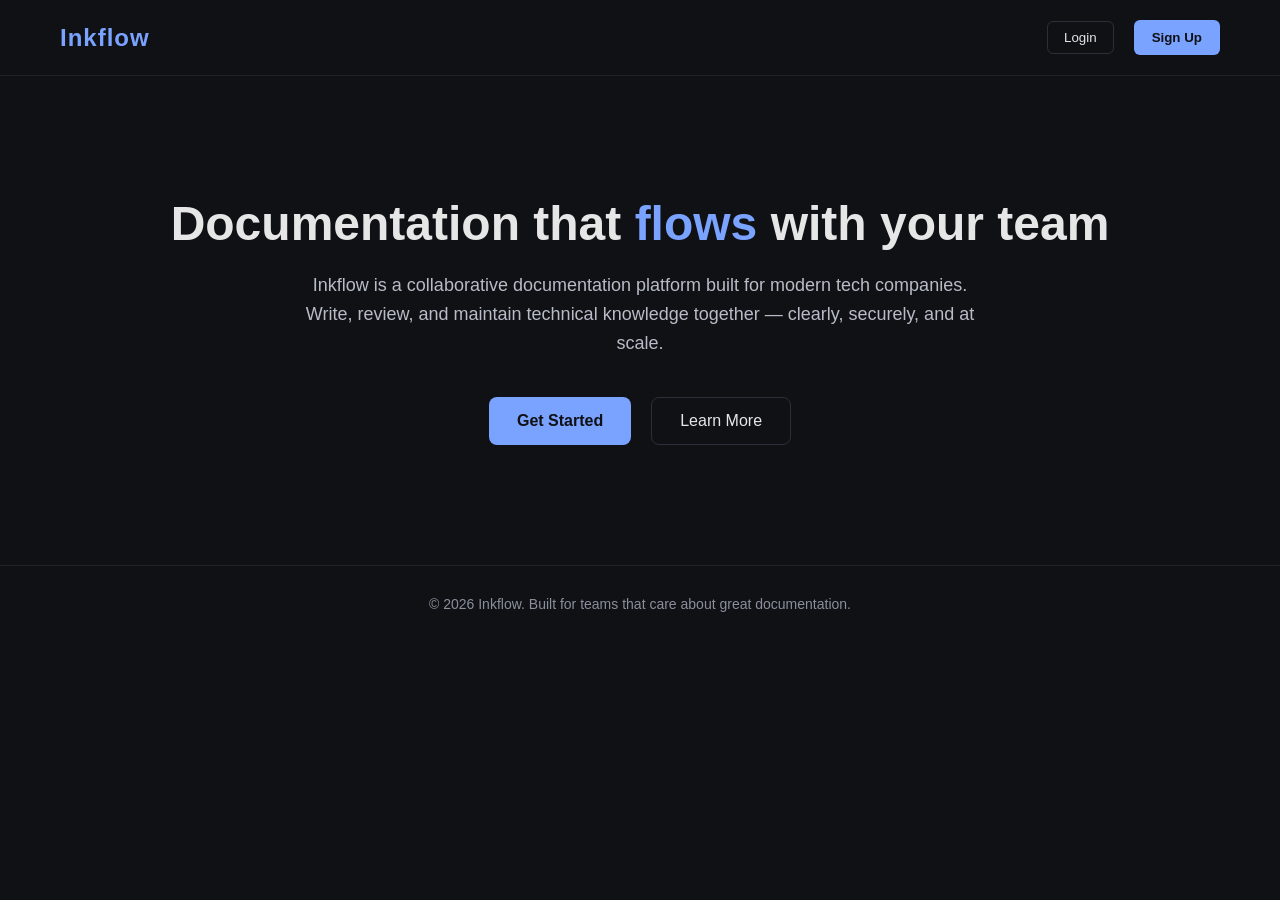
==== index.html @ 31b29033 "created index.html" ====
<!DOCTYPE html>
<html lang="en">
<head>
    <meta charset="UTF-8" />
    <meta name="viewport" content="width=device-width, initial-scale=1.0" />
    <title>Inkflow — Documentation Collaboration</title>

    <style>
        
        * {
            margin: 0;
            padding: 0;
            box-sizing: border-box;
            font-family: "Segoe UI", Tahoma, Geneva, Verdana, sans-serif;
        }

        body {
            background-color: #0f1115;
            color: #e6e6e6;
            min-height: 100vh;
        }

        
        .navbar {
            display: flex;
            justify-content: space-between;
            align-items: center;
            padding: 20px 60px;
            border-bottom: 1px solid #1f2228;
        }

        .logo {
            font-size: 24px;
            font-weight: 700;
            color: #7aa2ff;
            letter-spacing: 1px;
        }

        .nav-actions {
            display: flex;
            gap: 20px;
            align-items: center;
        }

        .login-btn {
            padding: 8px 16px;
            border: 1px solid #2a2f3a;
            border-radius: 6px;
            background: transparent;
            color: #e6e6e6;
            cursor: pointer;
            transition: background 0.2s;
        }

        .login-btn:hover {
            background: #1a1d24;
        }

        
        .signup-wrapper {
            position: relative;
        }

        .signup-btn {
            padding: 10px 18px;
            border-radius: 6px;
            background: #7aa2ff;
            color: #0f1115;
            border: none;
            font-weight: 600;
            cursor: pointer;
        }

        .dropdown {
            position: absolute;
            top: 110%;
            right: 0;
            background: #151820;
            border: 1px solid #252a35;
            border-radius: 8px;
            width: 200px;
            display: none;
            flex-direction: column;
            overflow: hidden;
            z-index: 10;
        }

        .dropdown a {
            padding: 12px 16px;
            text-decoration: none;
            color: #e6e6e6;
            font-size: 14px;
            transition: background 0.2s;
        }

        .dropdown a:hover {
            background: #1f2430;
        }

        .signup-wrapper:hover .dropdown {
            display: flex;
        }

        
        .hero {
            display: flex;
            flex-direction: column;
            align-items: center;
            justify-content: center;
            text-align: center;
            padding: 120px 20px;
        }

        .hero h1 {
            font-size: 48px;
            font-weight: 800;
            margin-bottom: 20px;
        }

        .hero h1 span {
            color: #7aa2ff;
        }

        .hero p {
            max-width: 700px;
            font-size: 18px;
            line-height: 1.6;
            color: #b8bcc7;
            margin-bottom: 40px;
        }

        .hero-actions {
            display: flex;
            gap: 20px;
        }

        .primary-btn {
            padding: 14px 28px;
            background: #7aa2ff;
            color: #0f1115;
            border: none;
            border-radius: 8px;
            font-size: 16px;
            font-weight: 600;
            cursor: pointer;
        }

        .secondary-btn {
            padding: 14px 28px;
            background: transparent;
            color: #e6e6e6;
            border: 1px solid #2a2f3a;
            border-radius: 8px;
            font-size: 16px;
            cursor: pointer;
        }

        .secondary-btn:hover {
            background: #1a1d24;
        }

        
        footer {
            text-align: center;
            padding: 30px;
            border-top: 1px solid #1f2228;
            color: #8a8f9c;
            font-size: 14px;
        }
    </style>
</head>

<body>
    
    <nav class="navbar">
        <div class="logo">Inkflow</div>

        <div class="nav-actions">
            <button class="login-btn">Login</button>

            <div class="signup-wrapper">
                <button class="signup-btn">Sign Up</button>

                <div class="dropdown">
                    <a href="#">Manager</a>
                    <a href="#">Team Lead</a>
                    <a href="#">Developer</a>
                </div>
            </div>
        </div>
    </nav>

    
    <section class="hero">
        <h1>Documentation that <span>flows</span> with your team</h1>
        <p>
            Inkflow is a collaborative documentation platform built for modern
            tech companies. Write, review, and maintain technical knowledge
            together — clearly, securely, and at scale.
        </p>

        <div class="hero-actions">
            <button class="primary-btn">Get Started</button>
            <button class="secondary-btn">Learn More</button>
        </div>
    </section>

    
    <footer>
        © 2026 Inkflow. Built for teams that care about great documentation.
    </footer>
</body>
</html>
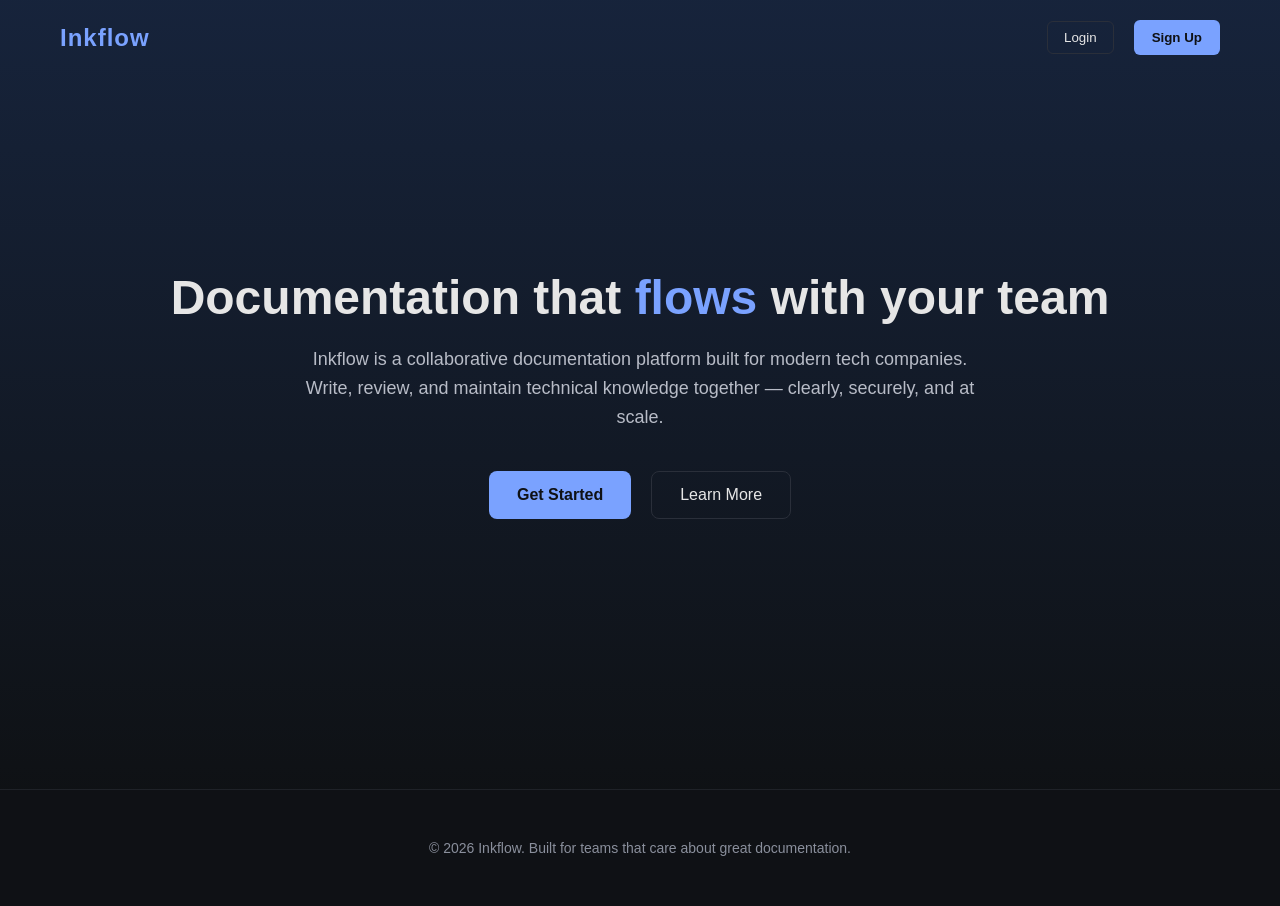
==== commit 19f61d65: "added external and inline css" ====
--- a/index.html
+++ b/index.html
@@ -1,6 +1,8 @@
+
 <!DOCTYPE html>
 <html lang="en">
 <head>
+    <link rel="stylesheet" href="index.css">
     <meta charset="UTF-8" />
     <meta name="viewport" content="width=device-width, initial-scale=1.0" />
     <title>Inkflow — Documentation Collaboration</title>
@@ -18,15 +20,23 @@
             background-color: #0f1115;
             color: #e6e6e6;
             min-height: 100vh;
+    
+
         }
 
         
         .navbar {
+            position: absolute;   /* makes it sit on top of hero */
+            top: 0;
+            left: 0;
+            width: 100%;
             display: flex;
             justify-content: space-between;
             align-items: center;
             padding: 20px 60px;
-            border-bottom: 1px solid #1f2228;
+            background: transparent;   /* remove black look */
+            border-bottom: none;       /* remove bottom line */
+            z-index: 10;
         }
 
         .logo {
@@ -58,6 +68,10 @@
 
         
         .signup-wrapper {
+            position: relative;
+        }
+
+        .login-wrapper {
             position: relative;
         }
 
@@ -97,95 +111,40 @@
             background: #1f2430;
         }
 
-        .signup-wrapper:hover .dropdown {
+        /*.signup-wrapper:hover .dropdown {
             display: flex;
         }
 
-        
-        .hero {
-            display: flex;
-            flex-direction: column;
-            align-items: center;
-            justify-content: center;
-            text-align: center;
-            padding: 120px 20px;
-        }
-
-        .hero h1 {
-            font-size: 48px;
-            font-weight: 800;
-            margin-bottom: 20px;
-        }
-
-        .hero h1 span {
-            color: #7aa2ff;
-        }
-
-        .hero p {
-            max-width: 700px;
-            font-size: 18px;
-            line-height: 1.6;
-            color: #b8bcc7;
-            margin-bottom: 40px;
-        }
-
-        .hero-actions {
-            display: flex;
-            gap: 20px;
-        }
-
-        .primary-btn {
-            padding: 14px 28px;
-            background: #7aa2ff;
-            color: #0f1115;
-            border: none;
-            border-radius: 8px;
-            font-size: 16px;
-            font-weight: 600;
-            cursor: pointer;
-        }
-
-        .secondary-btn {
-            padding: 14px 28px;
-            background: transparent;
-            color: #e6e6e6;
-            border: 1px solid #2a2f3a;
-            border-radius: 8px;
-            font-size: 16px;
-            cursor: pointer;
-        }
-
-        .secondary-btn:hover {
-            background: #1a1d24;
-        }
-
-        
-        footer {
-            text-align: center;
-            padding: 30px;
-            border-top: 1px solid #1f2228;
-            color: #8a8f9c;
-            font-size: 14px;
-        }
+        .login-wrapper:hover .dropdown {
+            display:flex;
+        }*/
+  
     </style>
 </head>
 
 <body>
     
     <nav class="navbar">
-        <div class="logo">Inkflow</div>
+        <div style="font-size: 24px;font-weight: 700;color: #7aa2ff;letter-spacing: 1px; ">Inkflow</div>
 
         <div class="nav-actions">
-            <button class="login-btn">Login</button>
+          
+            
+            <button class="login-btn" onclick="goToLogin()">Login</button>
+           
+        
 
+           
+            
             <div class="signup-wrapper">
-                <button class="signup-btn">Sign Up</button>
+                <button class="signup-btn" onclick="goToSignup()">Sign Up</button>
 
-                <div class="dropdown">
+
+                 <!---<div class="dropdown">
                     <a href="#">Manager</a>
                     <a href="#">Team Lead</a>
                     <a href="#">Developer</a>
-                </div>
+                </div> --->
             </div>
         </div>
     </nav>
@@ -200,10 +159,19 @@
         </p>
 
         <div class="hero-actions">
-            <button class="primary-btn">Get Started</button>
+            <button class="primary-btn" onclick="goToSignup()">Get Started</button>
             <button class="secondary-btn">Learn More</button>
         </div>
     </section>
+    <script>
+        function goToLogin(){
+            window.location.href = "auth.html#login";
+        }
+        
+        function goToSignup(){
+            window.location.href = "auth.html#signup";
+        }
+        </script>
 
     
     <footer>
--- a/index.css
+++ b/index.css
@@ -0,0 +1,71 @@
+.hero {
+    display: flex;
+    flex-direction: column;
+    align-items: center;
+    justify-content: center;
+    text-align: center;
+    padding: 270px 20px;
+    background: 
+    linear-gradient(rgba(24, 38, 66, 0.85), rgba(15,17,21,0.85)),
+    url("https://images.unsplash.com/photo-1555066931-4365d14bab8c") center/cover no-repeat;
+    
+}
+
+.hero h1 {
+    font-size: 48px;
+    font-weight: 800;
+    margin-bottom: 20px;
+}
+
+.hero h1 span {
+    color: #7aa2ff;
+}
+
+.hero p {
+    max-width: 700px;
+    font-size: 18px;
+    line-height: 1.6;
+    color: #b8bcc7;
+    margin-bottom: 40px;
+}
+
+.hero-actions {
+    display: flex;
+    gap: 20px;
+}
+
+.primary-btn {
+    padding: 14px 28px;
+    background: #7aa2ff;
+    color: #0f1115;
+    border: none;
+    border-radius: 8px;
+    font-size: 16px;
+    font-weight: 600;
+    cursor: pointer;
+}
+
+.secondary-btn {
+    padding: 14px 28px;
+    background: transparent;
+    color: #e6e6e6;
+    border: 1px solid #2a2f3a;
+    border-radius: 8px;
+    font-size: 16px;
+    cursor: pointer;
+}
+
+.secondary-btn:hover {
+    background: #1a1d24;
+}
+
+
+footer {
+    text-align: center;
+    padding: 50px;
+    border-top: 1px solid #1f2228;
+    color: #8a8f9c;
+    font-size: 14px;
+}
+
+
